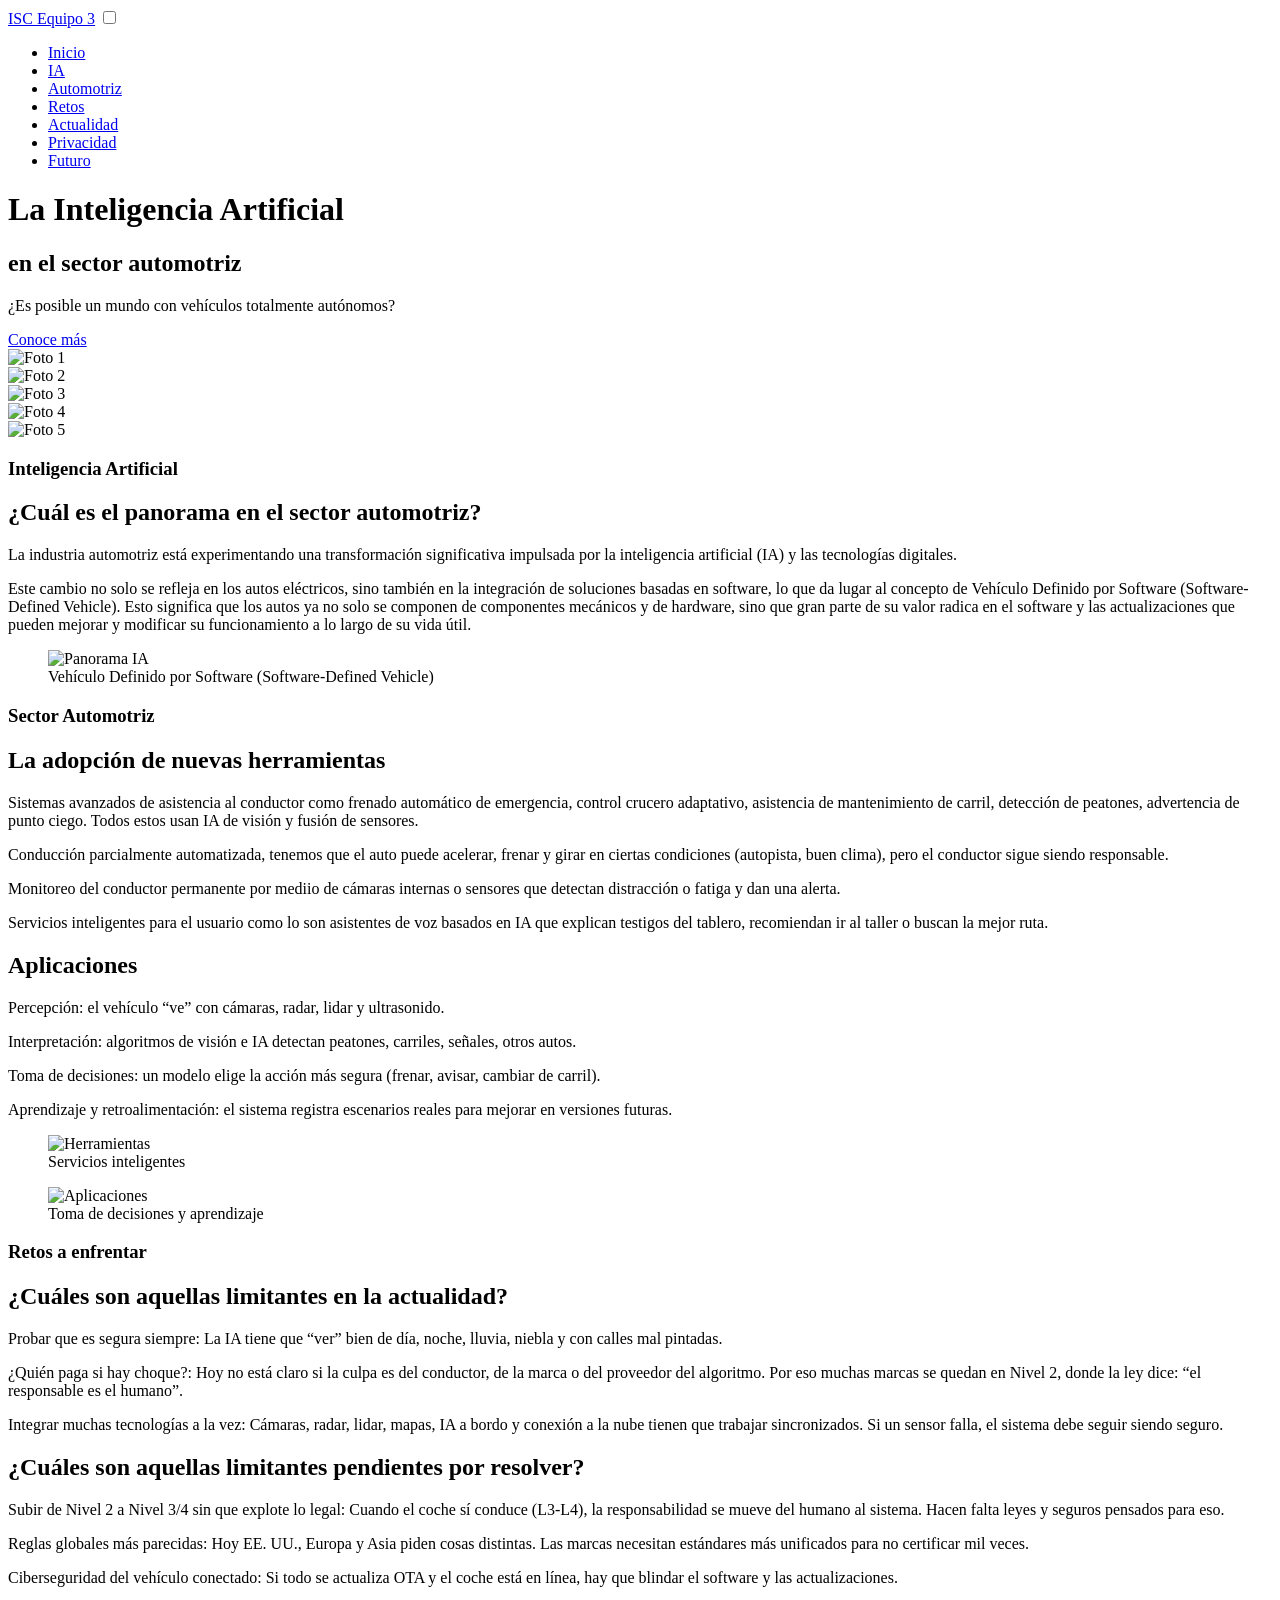
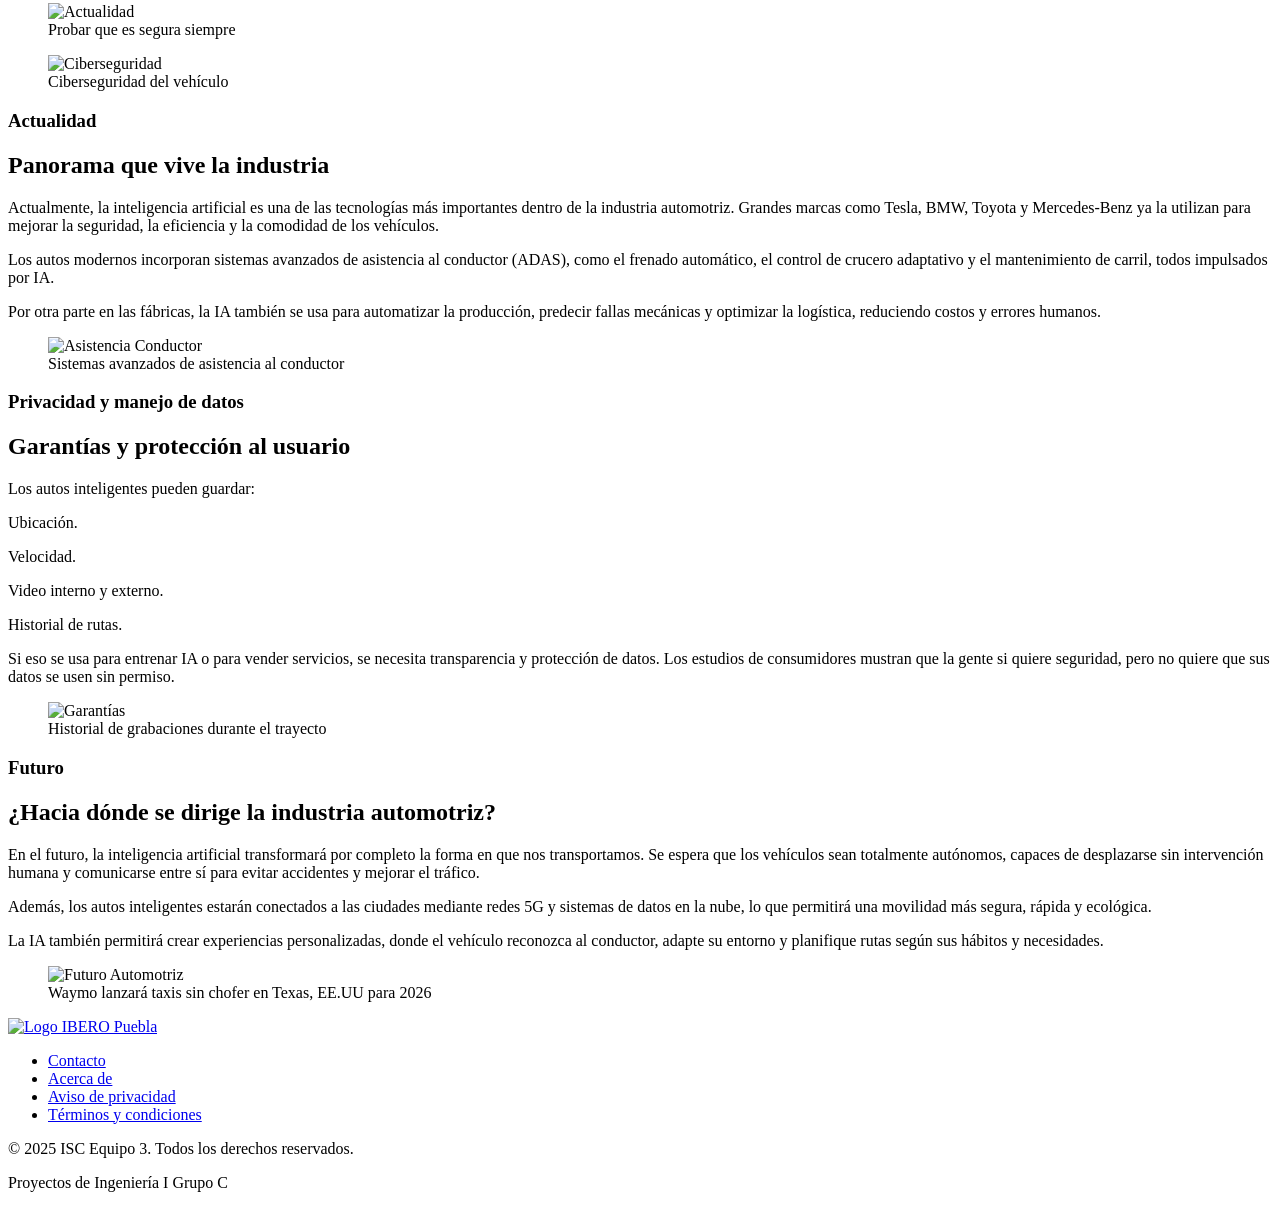
==== index.html @ 7d96a72d "Add files via upload" ====
<!DOCTYPE html>
<html lang="es">
<head>
  <meta charset="utf-8" />
  <meta name="viewport" content="width=device-width, initial-scale=1" />
  <title>La Inteligencia Artificial en el sector automotriz</title>
  <link rel="stylesheet" href="css/base.css" />
  <link rel="stylesheet" href="css/components.css" />
  <script src="displacement-utils.js"></script>
  <script src="glass-element.js"></script>
</head>

<body>
  <!-- Fondo de página web -->
  <div class="blue-background"></div>
  <!-- Barra de navegación glass -->
  <header class="glass-header">
    
    <glass-element
    class="glass-bg"
    radius="20"
    depth="4"
    blur="2"
    strength="30"
    chromatic-aberration="1"
    background-color="rgba(255,255,255,0.15)">
    </glass-element>
    
    <nav class="nav-container">
      <a href="#" class="logo">ISC Equipo 3</a>
      
      <label for="menu" class="mobile-menu-toggle">
        <span class="hamburger-line"></span>
        <span class="hamburger-line"></span>
        <span class="hamburger-line"></span>
      </label>
      
      <input type="checkbox" id="menu" />
      
      <ul class="nav-links">
        <li><a href="#inicio">Inicio</a></li>
        <li><a href="#ia">IA</a></li>
        <li><a href="#automotriz">Automotriz</a></li>
        <li><a href="#retos">Retos</a></li>
        <li><a href="#actualidad">Actualidad</a></li>
        <li><a href="#privacidad">Privacidad</a></li>
        <li><a href="#futuro">Futuro</a></li>
      </ul>
    </nav>
  </header>

  <!-- Landing page -->
  <div class="header-content" id="inicio">
    <div class="header-txt">
      <h1>La Inteligencia Artificial</h1>
      <h2>en el sector automotriz</h2>
      <p>¿Es posible un mundo con vehículos totalmente autónomos?</p>
      <a href="#ia" class="btn">Conoce más</a>
    </div>
    <div class="glass-image header-gallery">
      <div class="slides-track">
      <div class="slide"><img src="img/exterior_YuanPlus.webp" alt="Foto 1"></div>
      <div class="slide"><img src="img/interior_YuanPlus.webp" alt="Foto 2"></div>
      <div class="slide"><img src="img/exterior_YuanPlus2.webp" alt="Foto 3"></div>
      <div class="slide"><img src="img/exterior_DolphinMini.webp" alt="Foto 4"></div>
      <div class="slide"><img src="img/exterior_YuanPlus.webp" alt="Foto 5"></div>
    </div>
    </div>
  </div>
  
  <!-- Contenido de la página web -->
  <main>
    <section id="ia" class="glass-section">
      <div class="glass-text">
        <h3>Inteligencia Artificial</h3>
        <h2>¿Cuál es el panorama en el sector automotriz?</h2>
        <p>La industria automotriz está experimentando una transformación significativa impulsada por la inteligencia artificial (IA) y las tecnologías digitales.</p>
        <p>Este cambio no solo se refleja en los autos eléctricos, sino también en la integración de soluciones basadas en software, lo que da lugar al concepto de 
          Vehículo Definido por Software (Software-Defined Vehicle). Esto significa que los autos ya no solo se componen de componentes mecánicos y de hardware, 
          sino que gran parte de su valor radica en el software y las actualizaciones que pueden mejorar y modificar su funcionamiento a lo largo de su vida útil.</p>
      </div>

      <figure class="glass-image">
        <img src="img/panoramaia.webp" alt="Panorama IA">
        <figcaption>Vehículo Definido por Software (Software-Defined Vehicle)</figcaption>
      </figure>
    </section>

    <section id="automotriz" class="glass-section">
      <div class="glass-text">
        <h3>Sector Automotriz</h3>
        <h2>La adopción de nuevas herramientas</h2>
        <p>Sistemas avanzados de asistencia al conductor como frenado automático de emergencia, control crucero adaptativo, 
          asistencia de mantenimiento de carril, detección de peatones, advertencia de punto ciego. Todos estos usan IA de visión y fusión de sensores.</p>
        <p>Conducción parcialmente automatizada, tenemos que el auto puede acelerar, frenar y girar en ciertas condiciones (autopista, buen clima), pero el conductor sigue siendo responsable.</p>
        <p>Monitoreo del conductor permanente por mediio de cámaras internas o sensores que detectan distracción o fatiga y dan una alerta.</p>
        <p>Servicios inteligentes para el usuario como lo son asistentes de voz basados en IA que explican testigos del tablero, recomiendan ir al taller o buscan la mejor ruta.</p>

        <h2>Aplicaciones</h2>
        <p class="bullet">Percepción: el vehículo “ve” con cámaras, radar, lidar y ultrasonido.</p>
        <p class="bullet">Interpretación: algoritmos de visión e IA detectan peatones, carriles, señales, otros autos.</p>
        <p class="bullet">Toma de decisiones: un modelo elige la acción más segura (frenar, avisar, cambiar de carril).</p>
        <p class="bullet">Aprendizaje y retroalimentación: el sistema registra escenarios reales para mejorar en versiones futuras.</p>
      </div>

      <div class="glass-image-group">
        <figure class="glass-image">
          <img src="img/herramientas.webp" alt="Herramientas">
          <figcaption>Servicios inteligentes</figcaption>
        </figure>
        <figure class="glass-image">
          <img src="img/aplicaciones.webp" alt="Aplicaciones">
          <figcaption>Toma de decisiones y aprendizaje</figcaption>
        </figure>
      </div>
    </section>
    
    <section id="retos" class="glass-section">
      <div class="glass-text">
        <h3>Retos a enfrentar</h3>
        <h2>¿Cuáles son aquellas limitantes en la actualidad?</h2>
        <p class="bullet">Probar que es segura siempre: La IA tiene que “ver” bien de día, noche, lluvia, niebla y con calles mal pintadas.</p>
        <p class="bullet">¿Quién paga si hay choque?: Hoy no está claro si la culpa es del conductor, de la marca o del proveedor del algoritmo. 
          Por eso muchas marcas se quedan en Nivel 2, donde la ley dice: “el responsable es el humano”.
        </p>
        <p class="bullet">Integrar muchas tecnologías a la vez: Cámaras, radar, lidar, mapas, IA a bordo y conexión a la nube tienen que trabajar sincronizados. 
          Si un sensor falla, el sistema debe seguir siendo seguro.
        </p>

        <h2>¿Cuáles son aquellas limitantes pendientes por resolver?</h2>
        <p class="bullet">Subir de Nivel 2 a Nivel 3/4 sin que explote lo legal: Cuando el coche sí conduce (L3-L4), la responsabilidad se mueve del humano al sistema. 
          Hacen falta leyes y seguros pensados para eso.
        </p>
        <p class="bullet">Reglas globales más parecidas: Hoy EE. UU., Europa y Asia piden cosas distintas. Las marcas necesitan estándares más unificados para no certificar mil veces.</p>
        <p class="bullet">Ciberseguridad del vehículo conectado: Si todo se actualiza OTA y el coche está en línea, hay que blindar el software y las actualizaciones.</p>
      </div>
      
      <div class="glass-image-group">
        <figure class="glass-image">
          <img src="img/actualidad.webp" alt="Actualidad">
          <figcaption>Probar que es segura siempre</figcaption>
        </figure>
        <figure class="glass-image">
          <img src="img/ciberseguridad.webp" alt="Ciberseguridad">
          <figcaption>Ciberseguridad del vehículo</figcaption>
        </figure>
      </div>
    </section>

    <section id="actualidad" class="glass-section">
      <div class="glass-text">
        <h3>Actualidad</h3>
        <h2>Panorama que vive la industria</h2>
        <p>Actualmente, la inteligencia artificial es una de las tecnologías más importantes dentro de la industria automotriz. Grandes marcas como Tesla, BMW, Toyota y Mercedes-Benz ya la utilizan para mejorar la seguridad, 
          la eficiencia y la comodidad de los vehículos.</p>
        <p>Los autos modernos incorporan sistemas avanzados de asistencia al conductor (ADAS), como el frenado automático, el control de crucero adaptativo y el mantenimiento de carril, todos impulsados por IA.</p>
        <p>Por otra parte en las fábricas, la IA también se usa para automatizar la producción, predecir fallas mecánicas y optimizar la logística, reduciendo costos y errores humanos.</p>
      </div>
      <figure class="glass-image">
        <img src="img/asistenciaConductor.webp" alt="Asistencia Conductor">
        <figcaption>Sistemas avanzados de asistencia al conductor</figcaption>
      </figure>
    </section>

    <section id="privacidad" class="glass-section">
      <div class="glass-text">
        <h3>Privacidad y manejo de datos</h3>
        <h2>Garantías y protección al usuario</h2>
        <p>Los autos inteligentes pueden guardar:</p>
        <p class="bullet">Ubicación.</p>
        <p class="bullet">Velocidad.</p>
        <p class="bullet">Video interno y externo.</p>
        <p class="bullet">Historial de rutas.</p>
        <p>Si eso se usa para entrenar IA o para vender servicios, se necesita transparencia y protección de datos. Los estudios de consumidores mustran que la gente si quiere seguridad, pero no quiere que sus datos se usen sin permiso.</p>
      </div>
      <figure class="glass-image">
        <img src="img/garantias.webp" alt="Garantías">
        <figcaption>Historial de grabaciones durante el trayecto</figcaption>
      </figure>
    </section>

    <section id="futuro" class="glass-section">
      <div class="glass-text">
        <h3>Futuro</h3>
        <h2>¿Hacia dónde se dirige la industria automotriz?</h2>
        <p>En el futuro, la inteligencia artificial transformará por completo la forma en que nos transportamos. Se espera que los vehículos sean totalmente autónomos, capaces de desplazarse sin intervención humana y comunicarse entre sí 
          para evitar accidentes y mejorar el tráfico.
        </p>
        <p>Además, los autos inteligentes estarán conectados a las ciudades mediante redes 5G y sistemas de datos en la nube, lo que permitirá una movilidad más segura, rápida y ecológica.</p>
        <p>La IA también permitirá crear experiencias personalizadas, donde el vehículo reconozca al conductor, adapte su entorno y planifique rutas según sus hábitos y necesidades.</p>
      </div>
      <figure class="glass-image">
        <img src="img/futuroAutomotriz.webp" alt="Futuro Automotriz">
        <figcaption>Waymo lanzará taxis sin chofer en Texas, EE.UU para 2026</figcaption>
      </figure>
    </section>
  </main>

  <!-- Footer -->
  <footer class="site-footer">
    <div class="footer-container">
      <div class="footer-left">
        <!-- Logo SVG -->
         <a href="https://www.iberopuebla.mx/" class="footer-logo">
          <img src="assets/logo.svg" alt="Logo IBERO Puebla" width="120" height="40">
        </a>
      </div>
      <nav class="footer-right">
        <ul class="footer-links">
          <li><a href="contacto.html">Contacto</a></li>
          <li><a href="acercade.html">Acerca de</a></li>
          <li><a href="https://www.iberopuebla.mx/aviso-de-privacidad">Aviso de privacidad</a></li>
          <li><a href="https://www.iberopuebla.mx/terminos-y-condiciones">Términos y condiciones</a></li>
        </ul>
      </nav>
    </div>

    <div class="footer-copy">
      <p>© 2025 ISC Equipo 3. Todos los derechos reservados.</p>
      <p>Proyectos de Ingeniería I Grupo C</p>
    </div>
  </footer>

  <!-- Cargar fuentes -->
  <script>
  document.fonts.ready.then(() => {
    document.body.classList.add('fonts-loaded');
  });
  </script>

  <!-- Script scroll -->
  <script>
  const sections = document.querySelectorAll("section");
  const navLinks = document.querySelectorAll(".nav-links li a");
  
  window.addEventListener("scroll", () => {
    let current = null;
    let scrollY = window.scrollY;
    
    sections.forEach(section => {
      const sectionTop = section.offsetTop - 150;
      const sectionHeight = section.offsetHeight;
      
      if (scrollY >= sectionTop && scrollY < sectionTop + sectionHeight) {
        current = section.getAttribute("id");
      }
    });
    
    navLinks.forEach(link => {
      link.classList.remove("active");
      if (current && link.getAttribute("href").includes(current)) {
        link.classList.add("active");
      }
    });
  });
  </script>
  
</body>
</html>
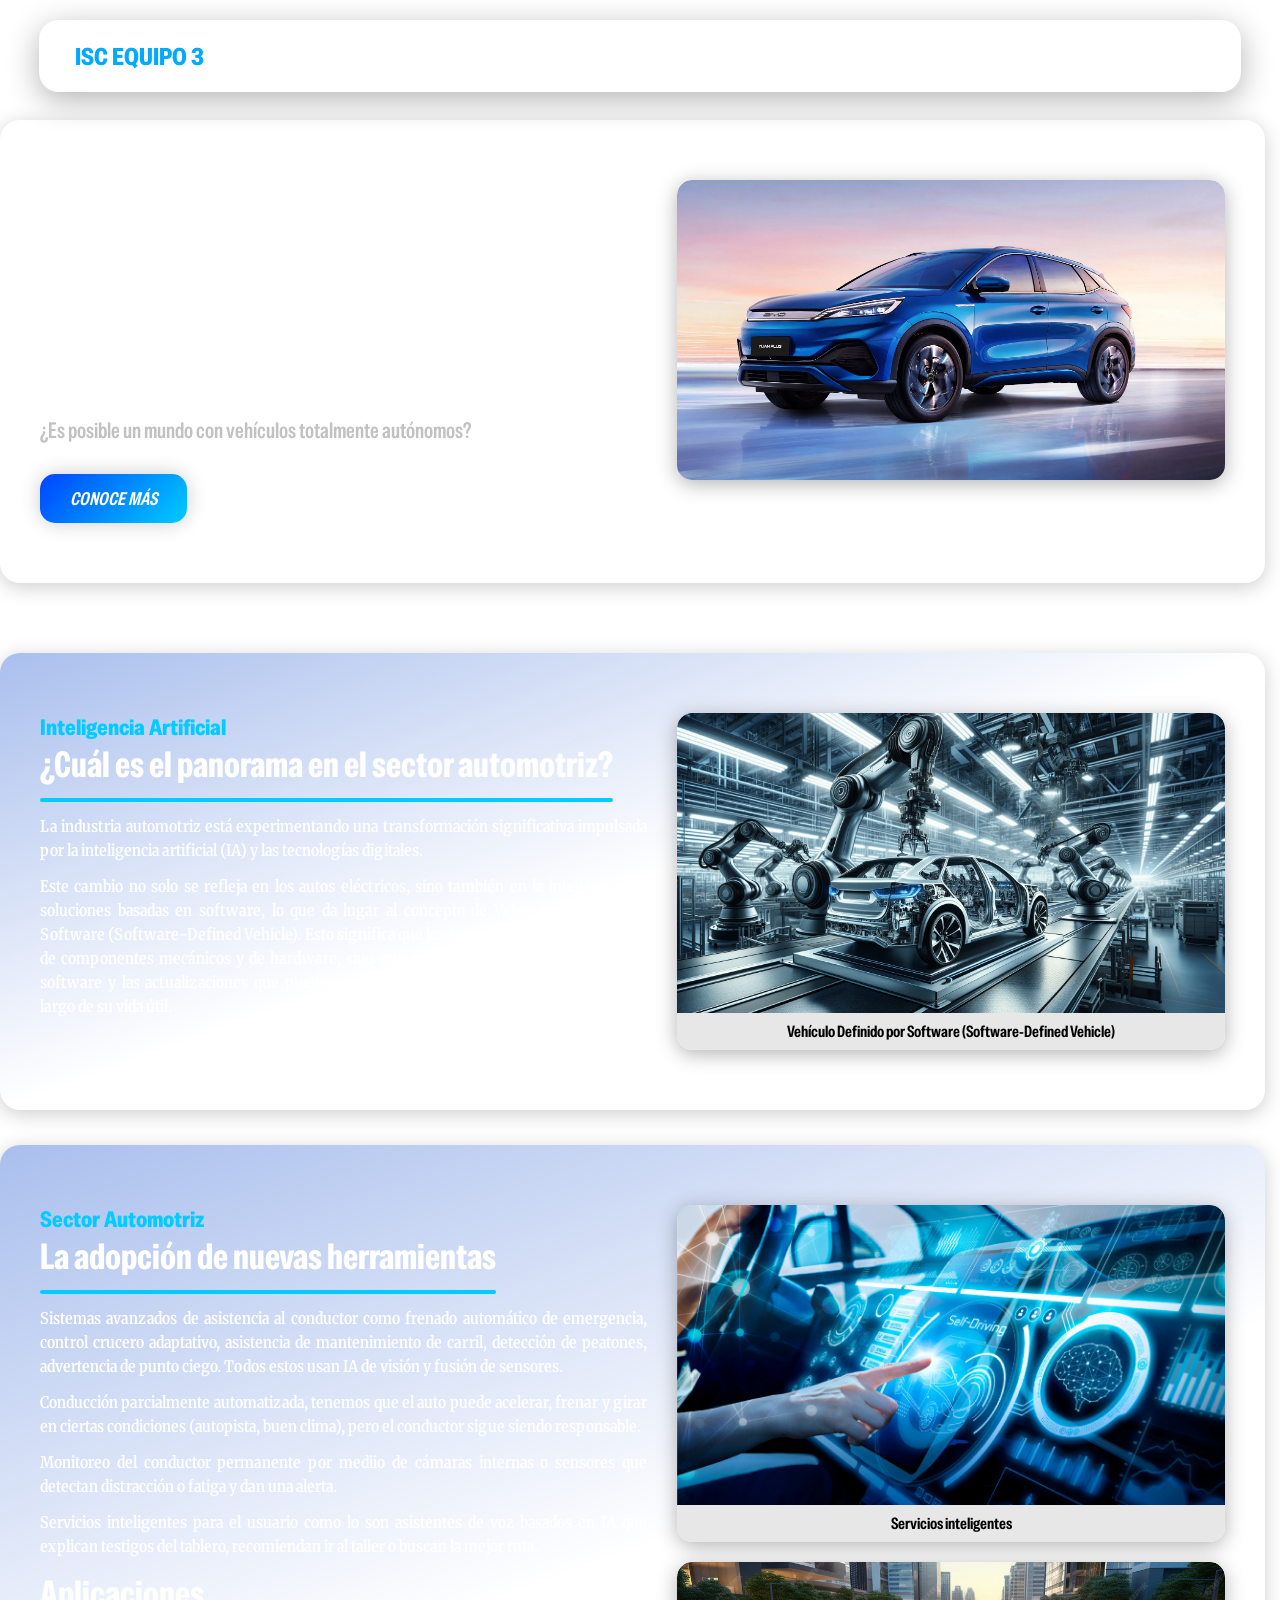
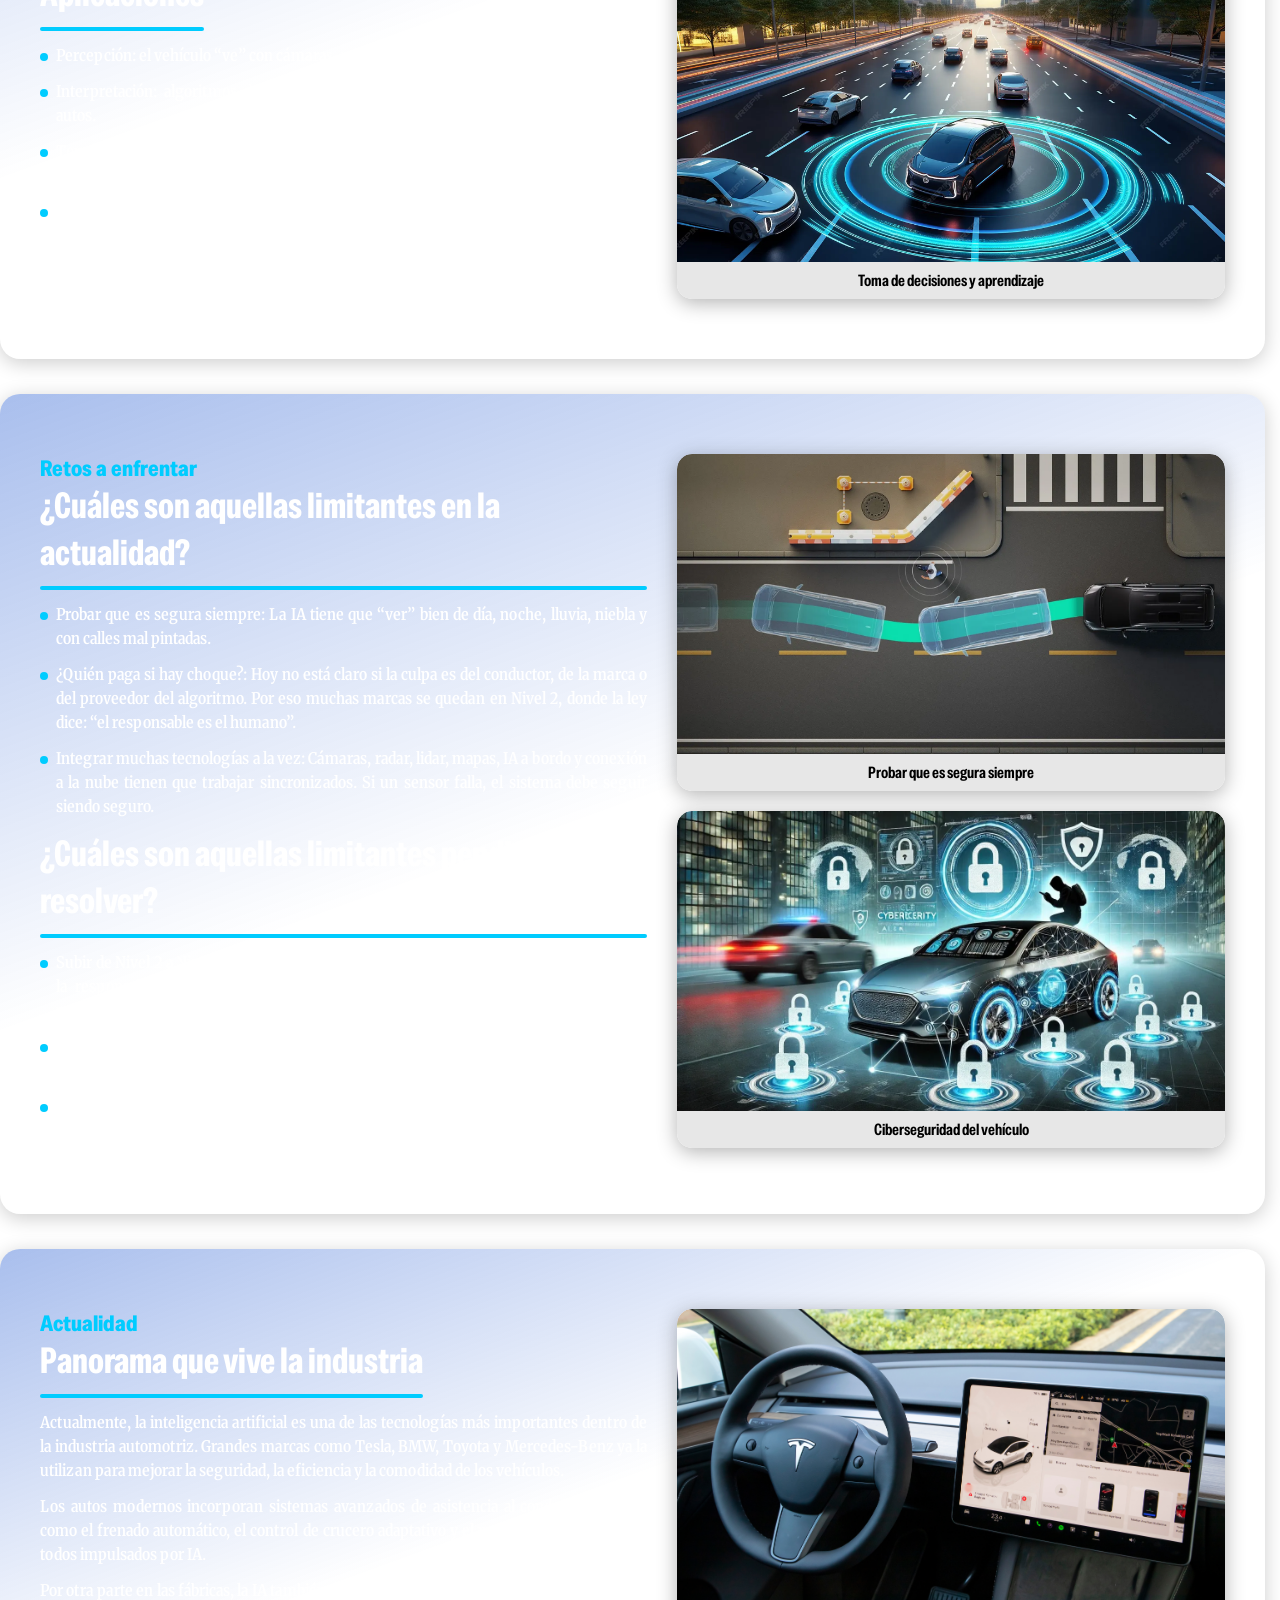
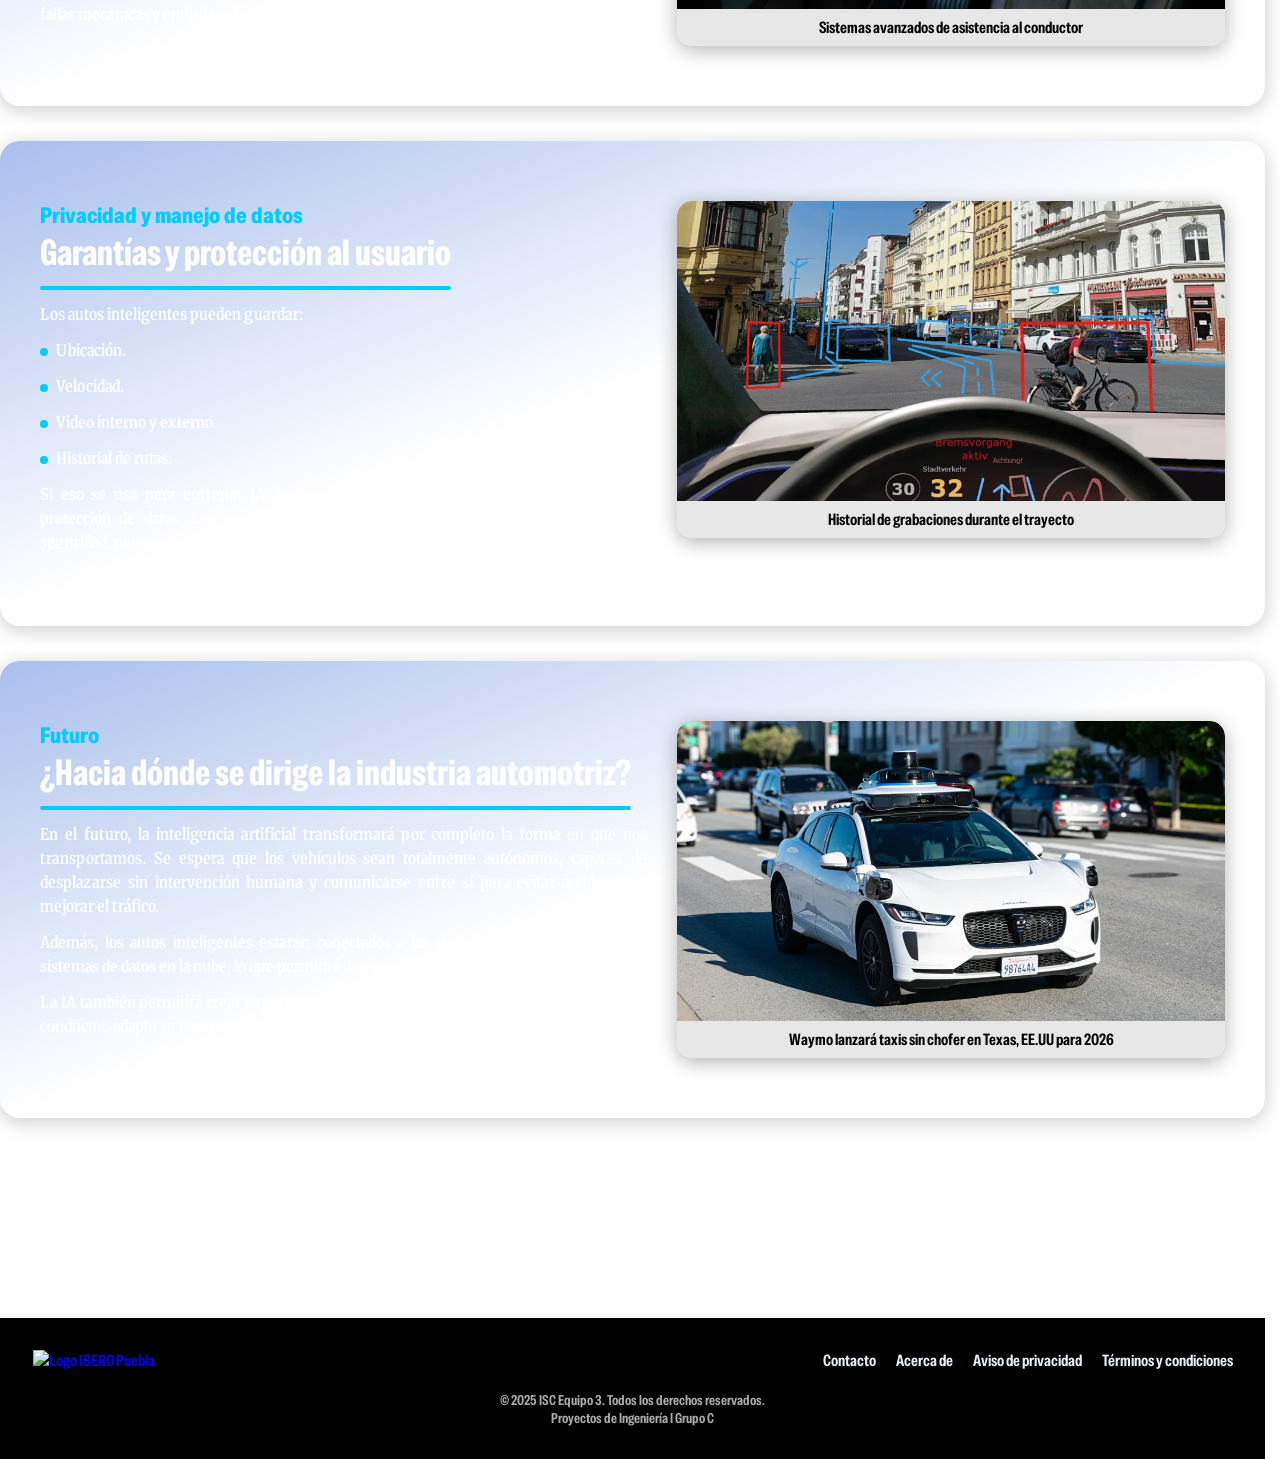
==== commit 2dc12b39: "Add files via upload" ====
--- a/index.html
+++ b/index.html
@@ -11,8 +11,6 @@
 </head>
 
 <body>
-  <!-- Fondo de página web -->
-  <div class="blue-background"></div>
   <!-- Barra de navegación glass -->
   <header class="glass-header">
     
@@ -23,7 +21,7 @@
     blur="2"
     strength="30"
     chromatic-aberration="1"
-    background-color="rgba(255,255,255,0.15)">
+    background-color="rgba(0,0,0,0.60)">
     </glass-element>
     
     <nav class="nav-container">
--- a/css/base.css
+++ b/css/base.css
@@ -0,0 +1,207 @@
+/* ===========================
+   Fuentes y reset
+   =========================== */
+@import url('https://fonts.googleapis.com/css2?family=Special+Gothic:wdth,wght@75..125,400..700&display=swap'); /* Fuente global página*/
+@import url('https://fonts.googleapis.com/css2?family=Merriweather:opsz@18..144&display=swap'); /* Fuente para cuerpo de texto */
+
+* {
+  margin: 0;                 /* Elimina márgenes por defecto */
+  padding: 0;                /* Elimina relleno por defecto */
+  text-decoration: none;     /* Quita subrayado en enlaces */
+  list-style: none;          /* Quita viñetas en listas */
+}
+
+html {
+  scroll-behavior: smooth;   /* Desplazamiento suave al navegar */
+  scrollbar-gutter: stable; /* reserva espacio para la barra lateral de scroll del navegador sin depender de su presencia*/
+}
+
+body {
+  font-size: 1rem; /* Tamaño de fuente cuerpo  */
+  font-family: "Special Gothic", sans-serif; /* Tipografía específica */
+  font-optical-sizing: auto;             /* Ajuste óptico automático de la fuente variable */
+  font-variation-settings: "wght" 600, "wdth" 80; /* Peso y ancho personalizados (semibold, condensed) */
+
+  display: flex;
+  flex-direction: column;
+}
+
+html, body {
+  height: 100%;
+  margin: 0;
+  padding: 0;
+}
+
+main {
+  flex: 1; /* Empuja el footer hacia abajo si hay poco contenido*/
+}
+
+img {
+  max-width: 100%;           /* Las imágenes nunca exceden el ancho del contenedor */
+}
+
+/* ===========================
+   Fondo
+   =========================== */
+.blue-background {
+  position: fixed;           /* Fijo en toda la pantalla */
+  top: 0;
+  left: 0;
+  width: 100%;               /* Ocupa todo el ancho */
+  height: 100%;              /* Ocupa todo el alto */
+  z-index: -1;               /* Detrás del contenido */
+  background: linear-gradient(150deg, #0f1440 0%, #1a1f4e 25%, #0033aa 50%, #0f1440 100%);
+
+}
+
+/* ===========================
+   Layout general
+   =========================== */
+
+.header-content {
+  max-width: 1200px;                     /* Ancho máximo de la sección */
+  margin: 120px auto 35px;  /* margen superior 120px, centrado horizontal, inferior 35px */
+  padding: 60px 40px;                    /* Espaciado interno (arriba/abajo, izquierda/derecha) */
+  backdrop-filter: blur(20px);           /* Difumina el fondo detrás del contenedor */
+  border-radius: 20px;                   /* Bordes redondeados */
+  box-shadow: 0 4px 20px rgba(0, 0, 0, 0.2); /* Sombra para dar profundidad */
+  display: flex;                         /* Activa flexbox para organizar contenido */
+  gap: 30px;                             /* Espacio entre elementos hijos */
+  align-items: flex-start;
+  color: #1F0C42;                        /* Color de texto por defecto dentro de la sección */
+}
+
+.header-txt {
+  flex: 1 1 50%;   /* igual que glass-text */
+  align-items: left;       /* centra horizontalmente */
+}
+
+.header-txt h1 {
+  font-family: "Special Gothic", sans-serif; /* Tipografía específica */
+  font-optical-sizing: auto;             /* Ajuste óptico automático de la fuente variable */
+  font-variation-settings: "wght" 700, "wdth" 87.5; /* Peso y ancho personalizados (semibold, semicondensed) */
+  font-size: 78px;
+  line-height: 1;
+  color: #FFFFFF;
+  margin-bottom: 12px;
+}
+
+.header-txt h2 {
+  font-family: "Special Gothic", sans-serif; /* Tipografía específica */
+  font-optical-sizing: auto;             /* Ajuste óptico automático de la fuente variable */
+  font-variation-settings: "wght" 700, "wdth" 87.5; /* Peso y ancho personalizados (semibold, semicondensed) */
+  font-size: 38px;
+  text-transform: uppercase;
+  font-style: italic;
+  line-height: 1;
+  color: #FFFFFF;
+  margin-bottom: 16px;
+}
+
+.header-txt p {
+  font-variation-settings: "wght" 500, "wdth" 75; /* Peso y ancho personalizados (medium, condensed) */
+  font-size: 22px;
+  color: #C1C1C1;
+  margin-top: 30px;
+  margin-bottom: 30px;
+}
+
+/* Contenedor glass para galería */
+.header-gallery {
+  flex: 1 1 45%;
+  position: relative;
+  width: 100%;
+  height: 300px;
+  overflow: hidden;
+  border-radius: 15px;
+  box-shadow: 0 4px 20px rgba(0,0,0,0.3);
+}
+
+.slides-track {
+  display: flex;
+  width: 100%; 
+  height: 100%;
+  animation: slideTrack 30s infinite;
+}
+
+.slide {
+  flex: 0 0 100%; /* cada slide ocupa todo el ancho */
+}
+
+.slide img {
+  width: 100%;
+  height: auto;          /* mantiene proporción */
+  max-height: 312px;     /* límite para no exceder el contenedor */
+  object-fit: cover;     /* recorte limpio si sobra espacio */
+  border-radius: 15px;
+}
+
+/* Animación de deslizamiento */
+@keyframes slideTrack {
+  0%   { transform: translateX(0); }
+  20%  { transform: translateX(0); }
+  25%  { transform: translateX(-100%); }
+  45%  { transform: translateX(-100%); }
+  50%  { transform: translateX(-200%); }
+  70%  { transform: translateX(-200%); }
+  75%  { transform: translateX(-300%); }
+  95%  { transform: translateX(-300%); }
+  100% { transform: translateX(-400%); }
+}
+
+.btn {
+  display: inline-block;
+  padding: 13px 30px;
+  background: linear-gradient(135deg, #0044ff 0%, #00ccff 100%);
+  color: #ffffff;
+  font-weight: 700;
+  font-style: italic;
+  text-transform: uppercase;
+  font-size: 18px;
+  border-radius: 15px;
+  box-shadow: 0 0 20px rgba(0,0,0,0.2);
+  transition: all 0.3s ease;
+}
+
+.btn:hover {
+  background: linear-gradient(135deg, #0022aa 0%, #00eaff 100%);
+  box-shadow: 0 0 30px
+}
+
+.bullet {
+  position: relative;
+  padding-left: 16px; /* espacio para la viñeta */
+}
+
+.bullet::before {
+  content: "";
+  position: absolute;
+  left: 0;
+  top: 0.6em;             /* alineación vertical */
+  width: 8px;
+  height: 8px;
+  background-color: #00ccff; /* color de la viñeta */
+  border-radius: 50%;        /* círculo perfecto */
+}
+
+/* Scroll */
+#inicio {
+  scroll-margin-top: 140px;
+}
+
+section {
+  scroll-margin-top: 120px;
+}
+
+/* Margen de espacio al final */
+#futuro {
+  margin-bottom: 200px; /* espacio extra debajo */
+}
+
+#sugerencias {
+  margin-bottom: 120px; /* espacio extra debajo */
+}
+
+#integrantes {
+  margin-bottom: 120px; /* espacio extra debajo */
+}
--- a/css/components.css
+++ b/css/components.css
@@ -0,0 +1,496 @@
+/* =======================================
+   Navegación (Capa de contenido limpia)
+   ======================================= */
+.glass-header {
+  position: fixed;             
+  top: 0;
+  margin-top: 20px;
+  left: 50%;
+  transform: translateX(-50%); 
+  width: 100%;
+  max-width: 1200px;
+  height: 70px;                
+  z-index: 100;
+  
+  /* El contenedor padre ahora controla los bordes y sombras */
+  border: 1px solid rgba(255, 255, 255, 0.1);
+  border-radius: 20px;
+  box-shadow: 0 8px 32px rgba(0, 0, 0, 0.3);
+  overflow: hidden; 
+}
+
+/* NUEVA CLASE: Modifica el comportamiento del componente de vidrio */
+.glass-bg {
+  position: absolute;
+  top: 0;
+  left: 0;
+  width: 100%;
+  height: 100%;
+  z-index: 1; /* Se queda atrás */
+  pointer-events: none; /* Permite hacer clic a través del vidrio */
+  border-radius: inherit;
+}
+
+/* Tu contenedor de enlaces ahora flota al frente */
+.nav-container {
+  position: relative;
+  z-index: 2; /* Pasa al frente del vidrio */
+  display: flex;
+  justify-content: space-between; 
+  align-items: center;
+  width: 100%;
+  height: 100%;                
+  padding: 0 35px;             
+  box-sizing: border-box;
+}
+
+/* --- El resto de tus estilos se mantienen idénticos --- */
+.glass-header ul li {
+  opacity: 0; 
+}
+
+.logo {
+  font-family: "Special Gothic", sans-serif;
+  font-variation-settings: "wght" 700, "wdth" 87.5;
+  font-style: normal;
+  font-size: 24px;
+  color: #00aaff;
+  text-transform: uppercase;
+  opacity: 0; 
+}
+
+.nav-links {
+  display: flex;
+  gap: 20px;
+  justify-content: flex-end;
+  flex: 1;
+  list-style: none;
+  margin: 0;
+  padding: 0;
+}
+
+.nav-links li a {
+  font-family: "Special Gothic", sans-serif;
+  font-variation-settings: "wght" 700, "wdth" 80;
+  font-style: normal;
+  color: #ffffff;
+  font-size: 1rem;
+  text-transform: uppercase;
+  padding: 10px 15px;
+  border-radius: 12px;
+  transition: all 0.3s ease;
+}
+
+.nav-links li a:hover,
+.nav-links li a.active {
+  background-color: rgba(0, 100, 255, 0.2);
+  color: #00aaff;
+}
+
+@keyframes fadeInLogo {
+  0% { opacity: 0; transform: translateX(-30px); }
+  100% { opacity: 1; transform: translateX(0); }
+}
+
+@keyframes slideDownNav {
+  0% { opacity: 0; transform: translateY(-20px); }
+  100% { opacity: 1; transform: translateY(0); }
+}
+
+/* Animaciones al cargar fuentes */
+body.fonts-loaded .logo {
+  animation: fadeInLogo 0.6s ease-out forwards;
+}
+
+body.fonts-loaded .glass-header ul li {
+  animation: slideDownNav 0.6s ease-out forwards;
+}
+
+/* ===========================
+   Sección tipo glass
+   =========================== */
+.glass-section {
+  background: linear-gradient(160deg, #0040ca56 0%, #ffffff0d 50%);/* Fondo semitransparente*/
+  backdrop-filter: blur(20px);           /* Difumina el fondo detrás del contenedor */
+  border-radius: 20px;                   /* Bordes redondeados */
+  padding: 60px 40px;                    /* Espaciado interno (arriba/abajo, izquierda/derecha) */
+  max-width: 1200px;                     /* Ancho máximo de la sección */
+  margin: 35px auto;                     /* Margen superior/inferior y centrado horizontal */
+  color: #1F0C42;                        /* Color de texto por defecto dentro de la sección */
+  box-shadow: 0 4px 20px rgba(0, 0, 0, 0.2); /* Sombra para dar profundidad */
+  display: flex;                         /* Activa flexbox para organizar contenido */
+  gap: 30px;                             /* Espacio entre elementos hijos */
+  align-items: flex-start; /* Evita que los hijos se estiren verticalmente */
+}
+
+/* ===========================
+   Títulos principales (h2)
+   =========================== */
+.glass-section h2 {
+  color: #ffffff;                        /* Color del texto del título */
+  font-family: "Special Gothic", sans-serif; /* Tipografía específica */
+  font-optical-sizing: auto;             /* Ajuste óptico automático de la fuente variable */
+  font-variation-settings: "wght" 670, "wdth" 75; /* Peso y ancho personalizados (semibold, condensed) */
+  font-size: 36px;                       /* Tamaño de fuente */
+  margin-bottom: 12px;                   /* Espacio inferior respecto al siguiente elemento */
+  width: fit-content;                    /* El ancho se ajusta al texto */
+  position: relative;                    /* Necesario para posicionar el pseudo-elemento ::after */
+}
+
+/* Línea decorativa debajo del h2 */
+.glass-section h2::after {
+  content: "";                           /* Genera un pseudo-elemento vacío */
+  display: block;                        /* Se comporta como un bloque debajo del texto */
+  width: 100%;                           /* Se ajusta al ancho del h2 */
+  height: 4px;                           /* Grosor de la línea */
+  margin-top: 10px;                      /* Separación respecto al texto */
+  background-color: #00ccff;             /* Color independiente de la línea */
+  border-radius: 2px;                    /* Bordes redondeados para suavizar la línea */
+}
+
+/* ===========================
+   Subtítulos (h3)
+   =========================== */
+.glass-section h3 {
+  color: #00ccff;                        /* Color del texto */
+  font-family: "Special Gothic", sans-serif; /* Tipografía */
+  font-optical-sizing: auto;             /* Ajuste óptico automático */
+  font-variation-settings: "wght" 700, "wdth" 87.5; /* Peso y ancho (semibold, semicondensed) */
+  font-size: 22px;                       /* Tamaño de fuente */
+  margin-bottom: 0px;                    /* Espacio inferior reducido */
+}
+
+/* ===========================
+   Contenedor de texto
+   =========================== */
+.glass-text {
+  flex: 1 1 50%;                         /* Ocupa 50% del ancho disponible, flexible */
+}
+
+.glass-text p {
+  font-size: 16px;                       /* Tamaño de fuente para párrafos */
+  font-family: "Merriweather", serif;    /* Tipografía para cuerpo de texto */
+  font-weight: 400;                      /* Peso normal */
+  text-align: justify;                   /* Justifica el texto */
+  line-height: 1.5;                      /* Altura de línea para legibilidad */
+  color: #ffffff;                        /* Color del texto */
+  margin-top: 0;                         /* Sin margen superior */
+  margin-bottom: 12px;                   /* Espacio inferior entre párrafos */
+}
+
+/* ===========================
+   Contenedor de imagen
+   =========================== */
+.glass-image {
+  flex: 1 1 45%; /* Ocupa ~45% del espacio disponible en el contenedor flex */
+  display: flex; /* Convierte el bloque en flexbox */
+  flex-direction: column;   /* Apila elementos: imagen arriba, caption abajo */
+  justify-content: flex-start; /* Alinea los hijos al inicio vertical */
+  align-items: center; /* Centra horizontalmente los hijos */
+  border-radius: 15px; /* Bordes redondeados */
+  overflow: hidden; /* Oculta contenido que sobresalga del borde */
+  box-shadow: 0 4px 20px rgba(0,0,0,0.3); /* Sombra para efecto de profundidad */
+}
+
+.glass-image img {
+  width: 100%; /* Imagen ocupa todo el ancho */
+  height: 300px;            /* Altura fija */
+  object-fit: cover;        /* Escala la imagen para llenar el contenedor */
+  border-radius: 15px 15px 0 0; /* Bordes superiores redondeados */
+}
+
+.glass-image-group {
+  flex: 1 1 45%; /* Ocupa ~45% del espacio disponible */
+  display: flex; /* Flexbox para organizar imágenes */
+  flex-direction: column;    /* Apila las imágenes verticalmente */
+  gap: 20px; /* Espacio entre cada imagen */
+}
+
+/* ===========================
+   Descripción de imagen
+   =========================== */
+.glass-image figcaption {
+  font-size: 16px; /* Tamaño de texto */
+  color: #000; /* Texto negro */
+  background: #e7e7e7; /* Fondo gris claro */
+  padding: 8px 12px; /* Espaciado interno */
+  text-align: center; /* Texto centrado */
+  width: 100%; /* Ocupa todo el ancho del contenedor */
+  border-radius: 0 0 15px 15px; /* Bordes inferiores redondeados */
+}
+
+/* ===========================
+   Footer
+   =========================== */
+.site-footer {
+  background: #000;          /* Fondo negro */
+  color: #e6eef7;               /* Texto claro */
+  padding: 32px 0; /* Espaciado vertical */
+}
+
+.footer-container {
+  max-width: 1200px; /* Límite de ancho */
+  margin: 0 auto; /* Centrado horizontal */
+  padding: 0 20px; /* Espaciado lateral */
+  display: flex; /* Flexbox para organizar logo y enlaces */
+  justify-content: space-between; /* Logo a la izquierda, enlaces a la derecha */
+  align-items: center; /* Alineación vertical centrada */
+}
+
+.footer-left {
+  display: flex;
+  align-items: center; /* Centra verticalmente el logo */
+}
+
+.footer-right {
+  display: flex; /* Flexbox para organizar enlaces */
+}
+
+.footer-links {
+  list-style: none; /* Elimina viñetas */
+  display: flex; /* Enlaces en fila */
+  gap: 20px; /* Espacio entre enlaces */
+  margin: 0;
+  padding: 0;
+}
+
+.footer-links a {
+  color: #e6eef7; /* Color claro */
+  text-decoration: none; /* Sin subrayado */
+  transition: color 0.3s ease; /* Animación suave al cambiar color */
+}
+
+.footer-links a:hover {
+  color: #81d4fa; /* Color azul claro al pasar el cursor */
+}
+
+.footer-copy {
+  max-width: 1200px;   /* Mismo límite que el contenedor */
+  margin: 20px auto 0; /* centrado y separado del bloque superior */
+  text-align: center; /* Texto centrado */
+  font-size: 14px; /* Tamaño discreto copyright */
+  color: #aaa; /* Color gris suave */
+}
+
+.footer-copy p {
+  margin: 0;            /* Elimina margen extra */
+}
+
+/* Ocultar el checkbox sin cuadrito */
+input[type="checkbox"] {
+  position: absolute;
+  opacity: 0;
+  pointer-events: none;
+  height: 0;
+  width: 0;
+}
+
+/* Botón hamburguesa */
+.mobile-menu-toggle {
+  display: none; /* oculto en escritorio */
+  flex-direction: column;
+  cursor: pointer;
+  padding: 12px;
+  border-radius: 8px;
+  background: rgba(255, 255, 255, 0.05);
+  border: 1px solid rgba(255, 255, 255, 0.1);
+}
+
+.hamburger-line {
+  width: 25px;
+  height: 3px;
+  background: #00aaff;
+  margin: 3px 0;
+  border-radius: 2px;
+}
+
+/* ===========================
+   Responsive navegación
+   =========================== */
+@media (max-width: 768px) {
+  .blue-background {
+    background: linear-gradient(150deg, #0f1440, #0033aa); /* gradiente estático */
+    background-size: cover;
+    background-attachment: fixed; /* fondo fijo */
+    animation: none;              /* sin animación */
+  }
+
+  .glass-header {
+  position: fixed;
+  top: 0;
+  left: 50%;
+  transform: translateX(-50%);
+  width: 90%; /* aire lateral móvil, si se quiere que ocupe toda la pantalla modificarlo a 100%*/
+  max-width: 400px;   /* igual que las secciones */
+  margin-top: 20px;
+  padding: 0 35px;
+  box-sizing: border-box; /* incluye padding/border en el cálculo */
+  border-radius: 20px;
+  /* resto de estilos */
+  }
+
+  .mobile-menu-toggle {
+    display: flex; /* visible en móvil */
+  }
+
+  .nav-links {
+    display: none;
+    flex-direction: column;
+    gap: 20px;
+    background: rgba(0, 0, 0, 0.95);
+    position: absolute;
+    top: 100%;
+    left: 0;
+    right: 0;
+    padding: 30px;
+    border-radius: 20px;
+    text-align: center;
+  }
+
+  #menu:checked ~ .nav-links {
+    display: flex;
+    animation: slideDownNav 0.4s ease-out;
+  }
+
+  /* Contenedor del header */
+  .header-content {
+    flex-direction: column;   /* apila texto e imagen */
+    align-items: center;      /* centra horizontalmente */
+    text-align: center;
+    width: 95%; /* aire lateral móvil, si se quiere llenar toda la pantalla eliminar*/ 
+    max-width: 1200px;        /* igual que las secciones */
+    margin-top: 140px; /* 70px de la barra + 20px de su margen + aire extra */
+    margin-bottom: 0px; /* elimina el padding inferior de 35px de la versión de escritorio */
+    box-sizing: border-box;
+    padding: 30px 20px;          /* mismo padding lateral */
+  }
+
+  .header-txt {
+    flex-basis: auto;
+    padding-right: 0;         /* elimina el espacio extra */
+  }
+
+  .header-txt h1 {
+    font-size: 42px !important;
+    line-height: 1.2;
+    margin-bottom: 8px;
+    max-width: 90vw;
+    word-break: break-word;
+  }
+
+  .header-txt h2 {
+    font-size: 26px !important;
+    line-height: 1.2;
+    margin-bottom: 10px;
+  }
+
+  .header-txt p {
+    font-size: 18px;
+    margin-bottom: 12px;
+  }
+
+  .btn {
+    font-size: 16px;
+    padding: 10px 20px;
+    margin-top: 12px;
+  }
+
+  .glass-section {
+    flex-direction: column;   /* apila texto e imagen */
+    align-items: center;      /* centra horizontalmente */
+    text-align: center;       /* centra el texto */
+    gap: 20px;                /* espacio entre texto e imagen */
+    padding: 30px 10px;       /* reduce padding para móvil */
+    width: 85%; /* aire lateral móvil, si se quiere llenar toda la pantalla eliminar*/
+  }
+
+  .glass-section h2,
+  .glass-section h3 {
+    text-align: center;
+    margin-left: auto;
+    margin-right: auto;
+  }
+
+  .glass-section h2{
+    font-size: 1.5rem;
+  }
+
+  .glass-text {
+    flex: 1 1 auto;
+    padding-right: 0;         /* elimina espacio lateral */
+    width: 100%;
+    font-size: 0.8rem;
+  }
+
+  .glass-image,
+  .glass-image-group {
+    flex: 1 1 auto;
+    width: 100%;              /* ocupa todo el ancho disponible */
+    max-width: 500px;         /* límite visual */
+    margin-top: 16px;
+  }
+
+  .glass-image img {
+    width: 100%;
+    height: auto;             /* sin altura fija */
+    border-radius: 15px 15px 0 0; /* solo esquinas superiores redondeadas */
+  }
+
+  .glass-image figcaption {
+    font-size: 14px;
+    padding: 8px 12px;
+    text-align: center;
+    width: 100%;
+  }
+
+  .header-gallery {
+  height: 182.14px;
+  }
+
+  .slide {
+    flex: 0 0 100%; /* cada slide ocupa todo el ancho */
+  }
+
+  .slide img {
+    height: 100%; /* cubre toda la altura del contenedor */
+  }
+
+  .footer-container {
+    flex-direction: column;   /* apila logo y enlaces */
+    justify-content: center;  /* centra verticalmente */
+    align-items: center;      /* centra horizontalmente */
+    text-align: center;
+    gap: 20px;                /* espacio entre logo y enlaces */
+  }
+
+  .footer-left,
+  .footer-right {
+    justify-content: center;  /* centra contenido interno */
+    align-items: center;
+    text-align: center;
+  }
+
+  .footer-links {
+    flex-direction: column;   /* enlaces en columna */
+    gap: 10px;                /* espacio entre enlaces */
+    align-items: center;
+    padding: 0;
+  }
+
+  .footer-copy {
+    margin-top: 20px;
+    text-align: center;
+  }
+
+  #futuro {
+    margin-bottom: 50px; /* espacio extra debajo */
+  }
+  
+  #sugerencias {
+    margin-bottom: 50px; /* espacio extra debajo */
+  }
+  
+  #integrantes {
+    margin-bottom: 50px; /* espacio extra debajo */
+  }
+}
